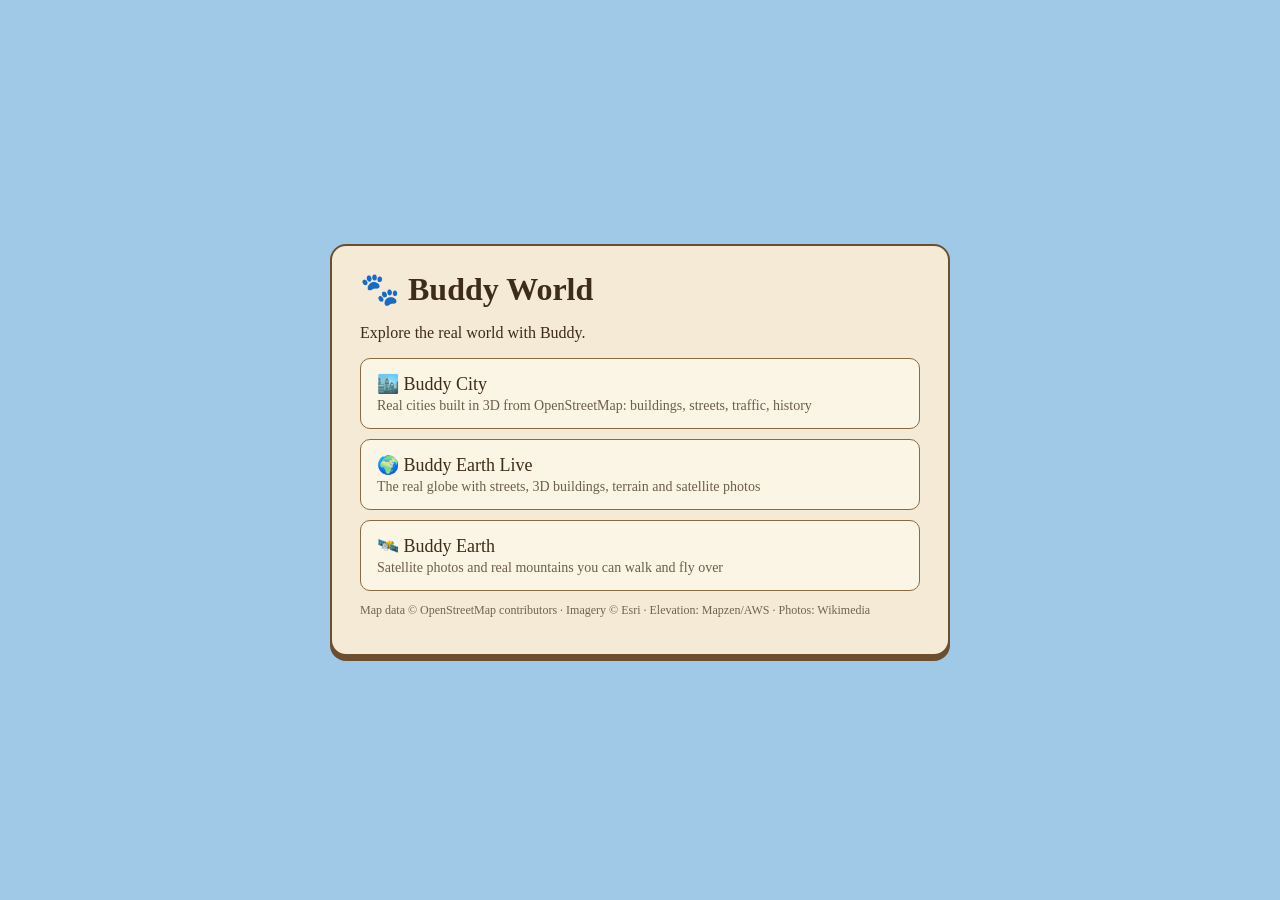
==== index.html @ 73f5b92d "Add Buddy World: Buddy City, Buddy Earth Live, Buddy Earth Co-Authored-By: Claude Opus 5.5 <noreply@" ====
<!DOCTYPE html><html lang="en"><head><meta charset="utf-8"><meta name="viewport" content="width=device-width,initial-scale=1"><title>Buddy World</title>
<style>body{margin:0;min-height:100vh;display:flex;align-items:center;justify-content:center;background:#9fc9e6;font-family:Georgia,serif;color:#3d2c17}
.c{background:#f4ead5;border:2px solid #6b4f2e;border-radius:16px;box-shadow:0 5px 0 #6b4f2e;padding:24px 28px;max-width:560px;width:90vw}
h1{margin:0 0 6px}a{display:block;margin:10px 0;padding:14px 16px;background:#fbf5e6;border:1.5px solid #8a6a40;border-radius:10px;color:#3d2c17;text-decoration:none;font-size:18px}a:hover{background:#efe3c8}small{display:block;font-size:14px;opacity:.75;margin-top:3px}</style></head>
<body><div class="c"><h1>🐾 Buddy World</h1><p>Explore the real world with Buddy.</p>
<a href="city.html">🏙️ Buddy City<small>Real cities built in 3D from OpenStreetMap: buildings, streets, traffic, history</small></a>
<a href="live.html">🌍 Buddy Earth Live<small>The real globe with streets, 3D buildings, terrain and satellite photos</small></a>
<a href="earth.html">🛰️ Buddy Earth<small>Satellite photos and real mountains you can walk and fly over</small></a>
<p style="font-size:12px;opacity:.7">Map data © OpenStreetMap contributors · Imagery © Esri · Elevation: Mapzen/AWS · Photos: Wikimedia</p></div></body></html>
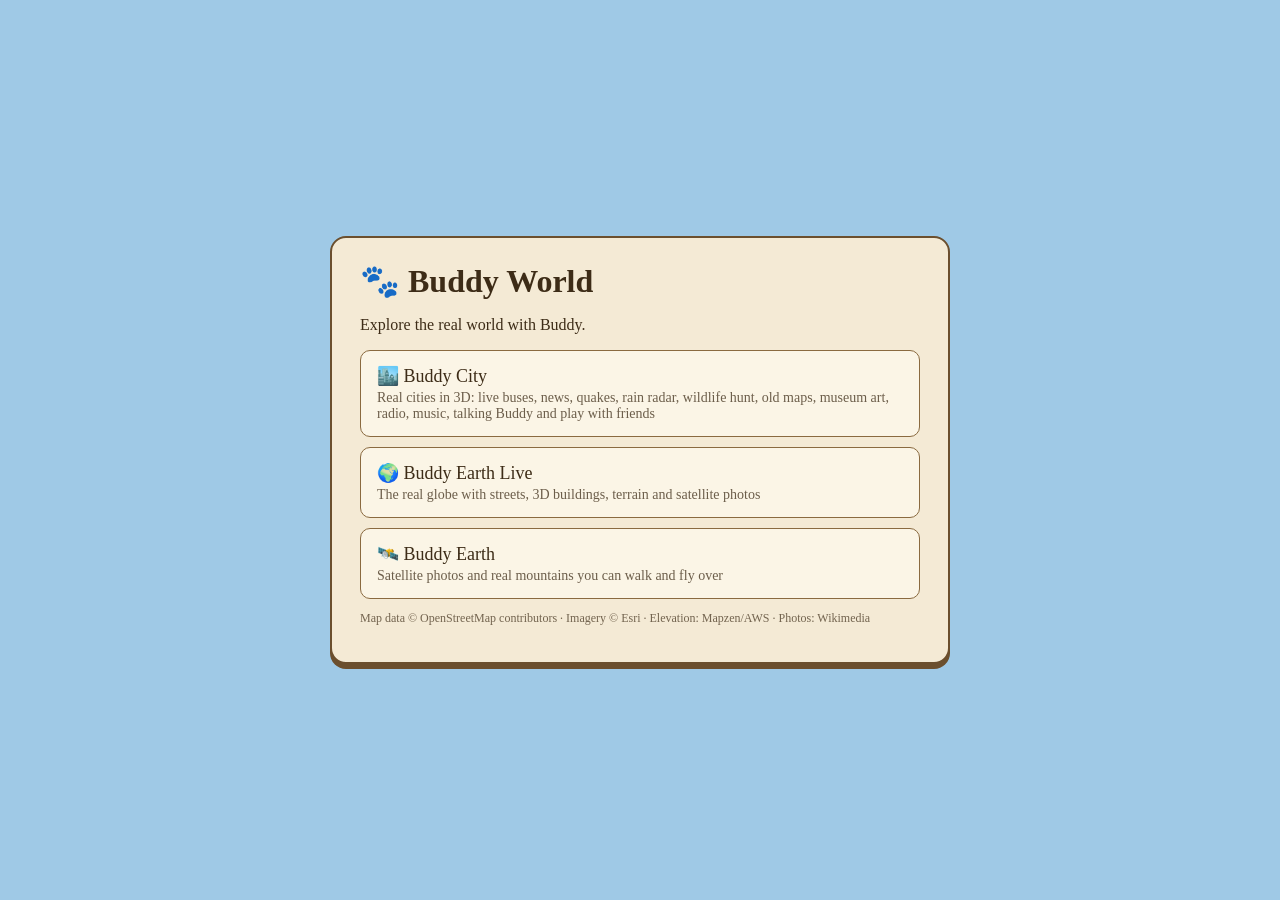
==== commit 59b9eb4b: "Buddy City: 12 new open-data layers, museum art, talking Buddy, football, play with friends Co-Autho" ====
--- a/index.html
+++ b/index.html
@@ -3,7 +3,7 @@
 .c{background:#f4ead5;border:2px solid #6b4f2e;border-radius:16px;box-shadow:0 5px 0 #6b4f2e;padding:24px 28px;max-width:560px;width:90vw}
 h1{margin:0 0 6px}a{display:block;margin:10px 0;padding:14px 16px;background:#fbf5e6;border:1.5px solid #8a6a40;border-radius:10px;color:#3d2c17;text-decoration:none;font-size:18px}a:hover{background:#efe3c8}small{display:block;font-size:14px;opacity:.75;margin-top:3px}</style></head>
 <body><div class="c"><h1>🐾 Buddy World</h1><p>Explore the real world with Buddy.</p>
-<a href="city.html">🏙️ Buddy City<small>Real cities built in 3D from OpenStreetMap: buildings, streets, traffic, history</small></a>
+<a href="city.html">🏙️ Buddy City<small>Real cities in 3D: live buses, news, quakes, rain radar, wildlife hunt, old maps, museum art, radio, music, talking Buddy and play with friends</small></a>
 <a href="live.html">🌍 Buddy Earth Live<small>The real globe with streets, 3D buildings, terrain and satellite photos</small></a>
 <a href="earth.html">🛰️ Buddy Earth<small>Satellite photos and real mountains you can walk and fly over</small></a>
 <p style="font-size:12px;opacity:.7">Map data © OpenStreetMap contributors · Imagery © Esri · Elevation: Mapzen/AWS · Photos: Wikimedia</p></div></body></html>
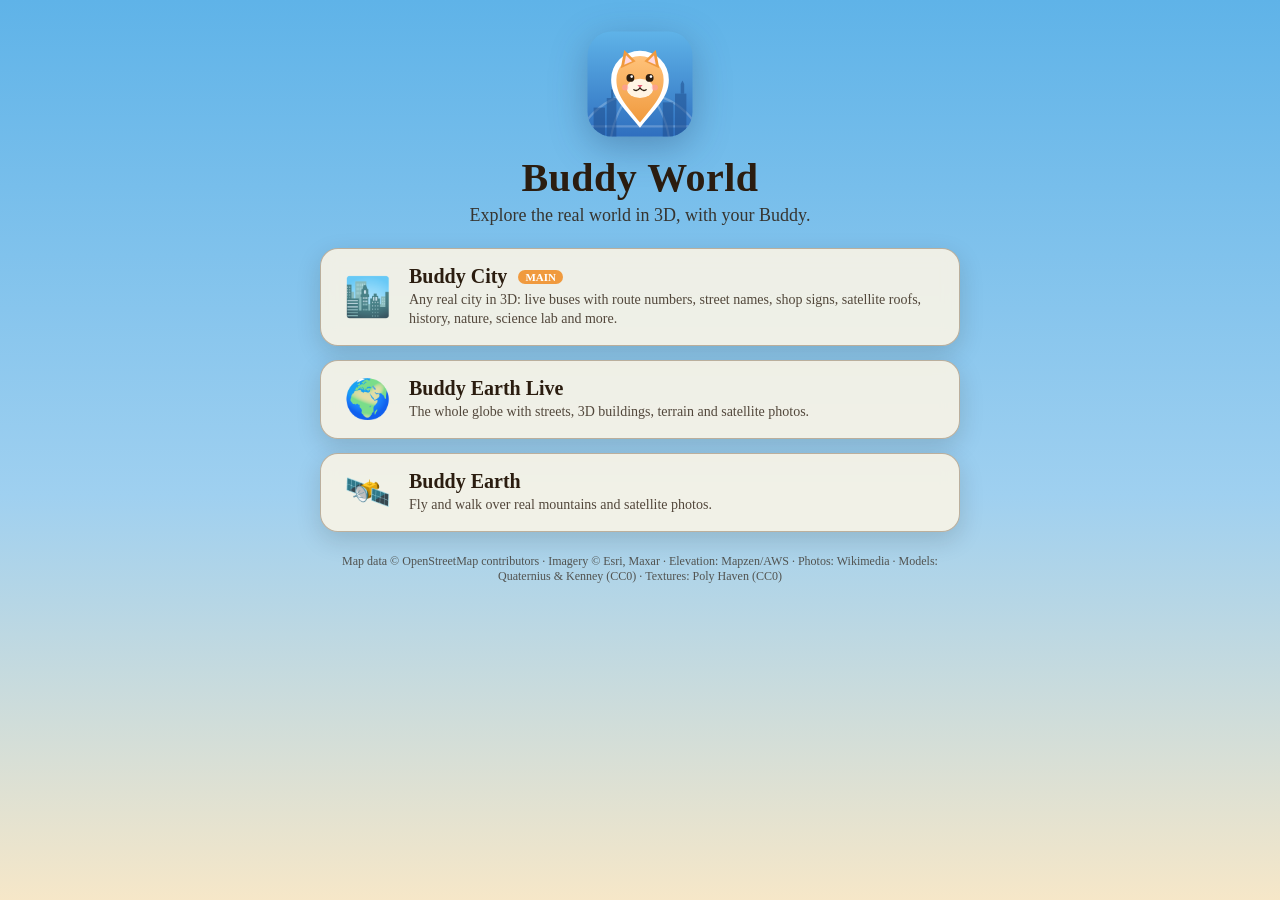
==== commit d66dc016: "Photo-real satellite roofs & ground, Poly Haven wall materials, seasons, wet roads, street photos wh" ====
--- a/index.html
+++ b/index.html
@@ -1,9 +1,22 @@
-<!DOCTYPE html><html lang="en"><head><meta charset="utf-8"><meta name="viewport" content="width=device-width,initial-scale=1"><title>Buddy World</title>
-<style>body{margin:0;min-height:100vh;display:flex;align-items:center;justify-content:center;background:#9fc9e6;font-family:Georgia,serif;color:#3d2c17}
-.c{background:#f4ead5;border:2px solid #6b4f2e;border-radius:16px;box-shadow:0 5px 0 #6b4f2e;padding:24px 28px;max-width:560px;width:90vw}
-h1{margin:0 0 6px}a{display:block;margin:10px 0;padding:14px 16px;background:#fbf5e6;border:1.5px solid #8a6a40;border-radius:10px;color:#3d2c17;text-decoration:none;font-size:18px}a:hover{background:#efe3c8}small{display:block;font-size:14px;opacity:.75;margin-top:3px}</style></head>
-<body><div class="c"><h1>🐾 Buddy World</h1><p>Explore the real world with Buddy.</p>
-<a href="city.html">🏙️ Buddy City<small>Real cities in 3D: live buses, news, quakes, rain radar, wildlife hunt, old maps, museum art, radio, music, talking Buddy and play with friends</small></a>
-<a href="live.html">🌍 Buddy Earth Live<small>The real globe with streets, 3D buildings, terrain and satellite photos</small></a>
-<a href="earth.html">🛰️ Buddy Earth<small>Satellite photos and real mountains you can walk and fly over</small></a>
-<p style="font-size:12px;opacity:.7">Map data © OpenStreetMap contributors · Imagery © Esri · Elevation: Mapzen/AWS · Photos: Wikimedia</p></div></body></html>
+<!DOCTYPE html><html lang="en"><head><meta charset="utf-8"><meta name="viewport" content="width=device-width,initial-scale=1,viewport-fit=cover"><title>Buddy World</title>
+<link rel="icon" type="image/svg+xml" href="assets/logo.svg"><link rel="apple-touch-icon" href="assets/apple-touch-icon.png"><meta name="theme-color" content="#2f6fbf">
+<meta property="og:title" content="Buddy World"><meta property="og:description" content="Explore real cities in 3D with your Buddy: live buses, history, nature, science and more."><meta property="og:image" content="assets/logo-512.png">
+<style>
+:root{--ink:#2b1d10;--paper:rgba(250,244,230,.9);--line:rgba(107,79,46,.4);--accent:#2f6fbf;--warm:#f09a3e}
+*{box-sizing:border-box}body{margin:0;min-height:100vh;font-family:Georgia,serif;color:var(--ink);background:linear-gradient(180deg,#5fb3e8 0%,#9fd0f0 55%,#f6e7c8 100%);display:flex;flex-direction:column;align-items:center;padding:28px 16px}
+.hero{text-align:center;max-width:640px}.hero img{width:112px;height:112px;filter:drop-shadow(0 10px 18px rgba(20,40,80,.3))}
+h1{font-size:40px;margin:10px 0 4px;letter-spacing:.5px}.tag{font-size:18px;opacity:.85;margin:0 0 22px}
+.grid{display:grid;gap:14px;width:100%;max-width:640px}
+a.card{display:flex;gap:14px;align-items:center;padding:16px 18px;background:var(--paper);border:1px solid var(--line);border-radius:18px;color:var(--ink);text-decoration:none;box-shadow:0 8px 24px rgba(30,20,8,.15);backdrop-filter:blur(8px);transition:transform .12s,box-shadow .12s}
+a.card:hover{transform:translateY(-2px);box-shadow:0 12px 30px rgba(30,20,8,.2)}.ic{font-size:38px;width:56px;text-align:center;flex:none}
+.t{font-size:20px;font-weight:bold}.d{font-size:14px;opacity:.8;margin-top:3px;line-height:1.35}.new{display:inline-block;font-size:11px;background:var(--warm);color:#fff;border-radius:8px;padding:1px 7px;margin-left:6px;vertical-align:2px}
+footer{font-size:12px;opacity:.7;margin-top:22px;text-align:center;max-width:640px}
+</style></head><body>
+<div class="hero"><img src="assets/logo.svg" alt="Buddy World logo"><h1>Buddy World</h1><p class="tag">Explore the real world in 3D, with your Buddy.</p></div>
+<div class="grid">
+<a class="card" href="city.html"><div class="ic">🏙️</div><div><div class="t">Buddy City <span class="new">MAIN</span></div><div class="d">Any real city in 3D: live buses with route numbers, street names, shop signs, satellite roofs, history, nature, science lab and more.</div></div></a>
+<a class="card" href="live.html"><div class="ic">🌍</div><div><div class="t">Buddy Earth Live</div><div class="d">The whole globe with streets, 3D buildings, terrain and satellite photos.</div></div></a>
+<a class="card" href="earth.html"><div class="ic">🛰️</div><div><div class="t">Buddy Earth</div><div class="d">Fly and walk over real mountains and satellite photos.</div></div></a>
+</div>
+<footer>Map data © OpenStreetMap contributors · Imagery © Esri, Maxar · Elevation: Mapzen/AWS · Photos: Wikimedia · Models: Quaternius & Kenney (CC0) · Textures: Poly Haven (CC0)</footer>
+</body></html>
